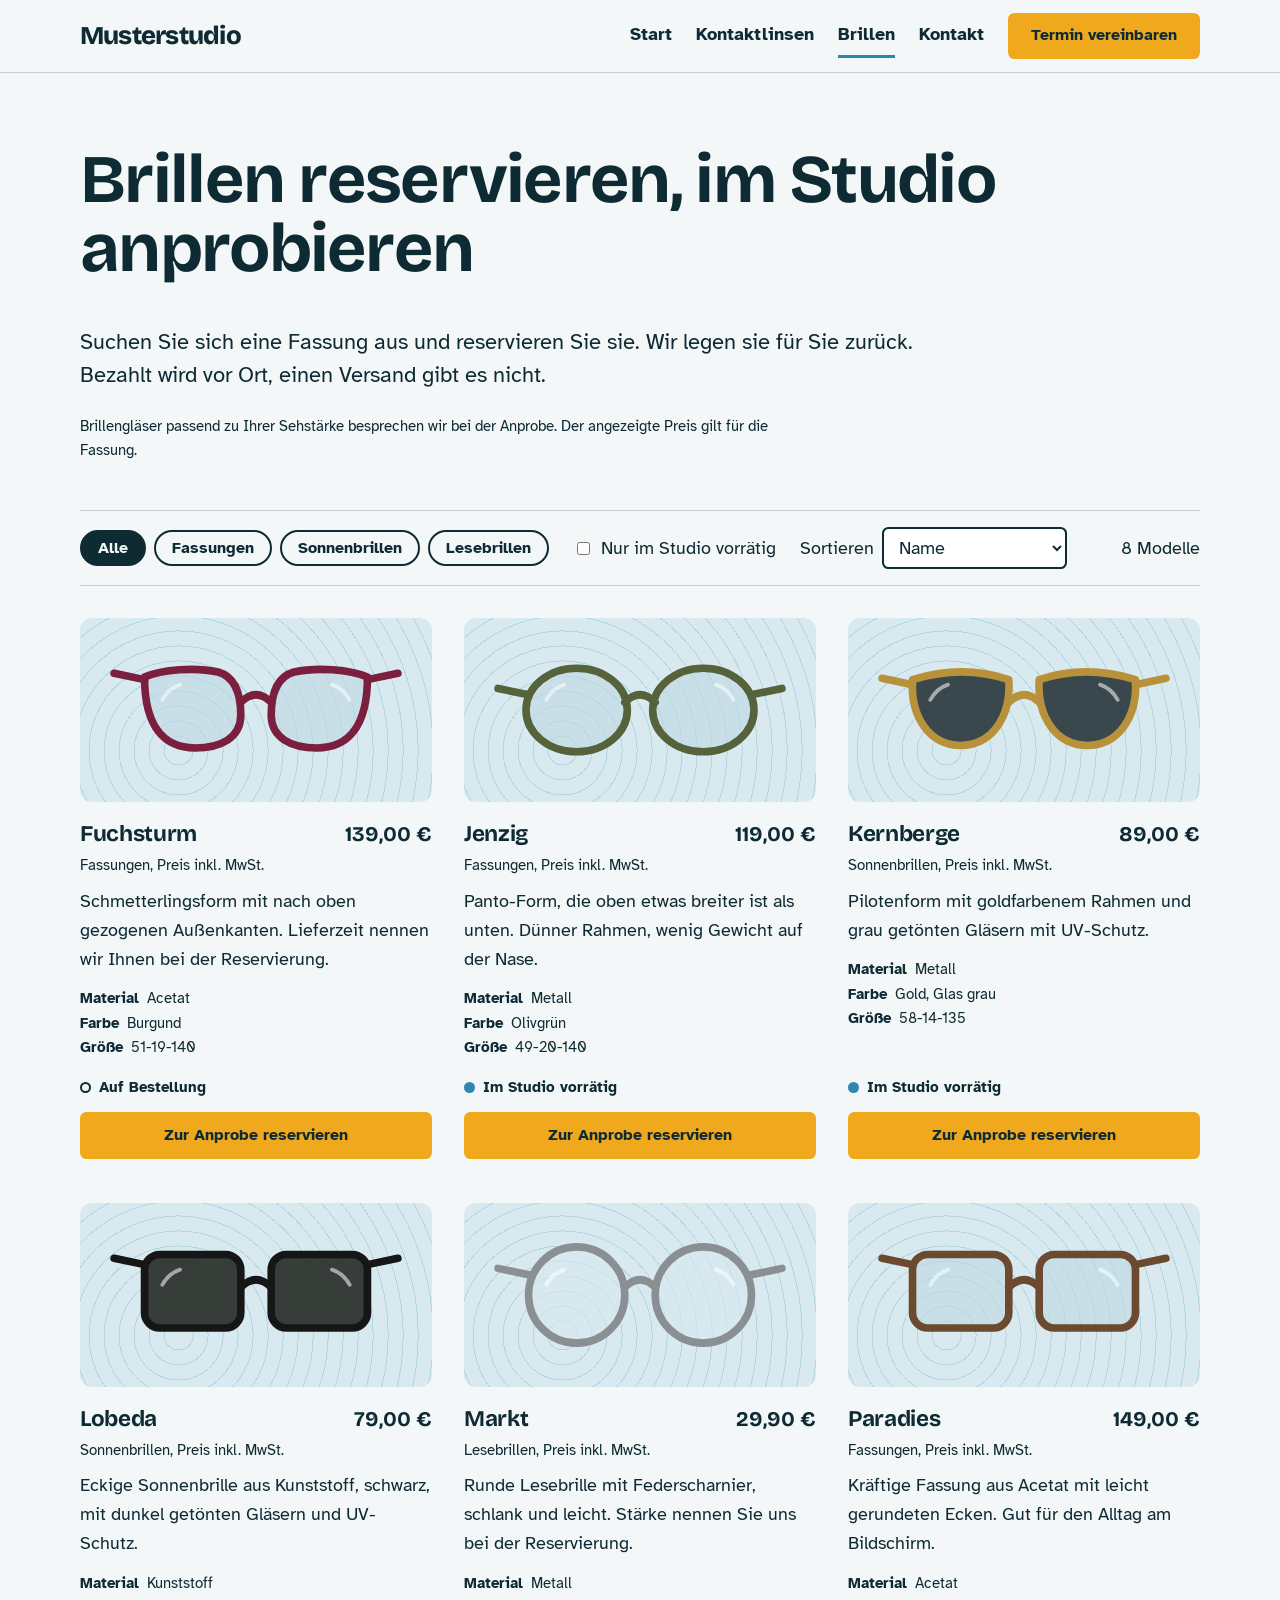
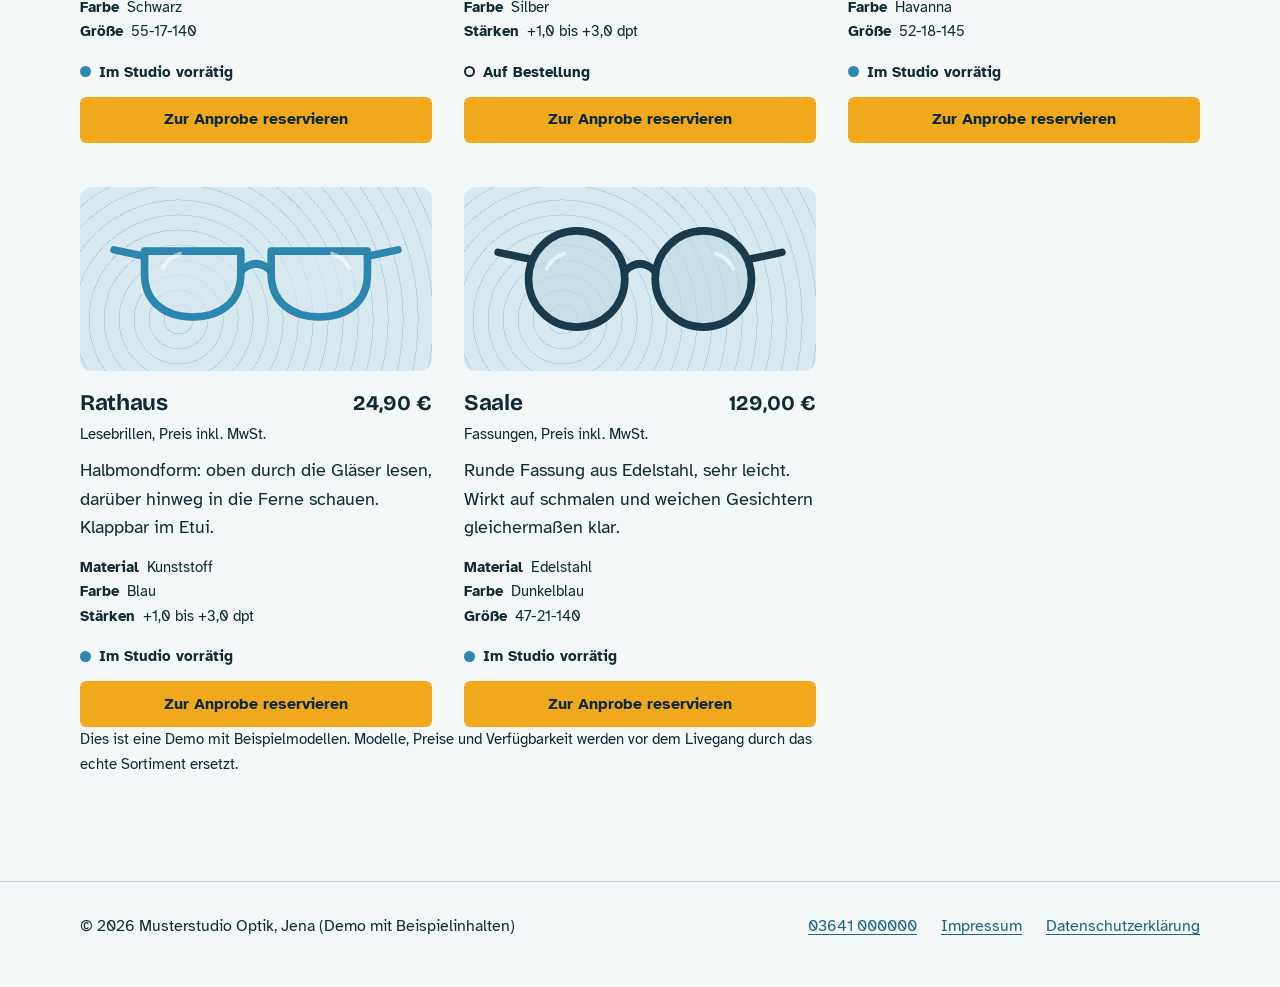
==== brillen.html @ 7eca5de6 "Add Musterstudio Optik demo site Static demo with a fictional studio: home, contact lenses page and " ====
<!doctype html>
<html lang="de">
<head>
  <meta charset="utf-8">
  <meta name="viewport" content="width=device-width, initial-scale=1">
  <title>Brillen in Jena reservieren und im Studio anprobieren | Musterstudio</title>
  <meta name="description" content="Fassungen, Sonnenbrillen und Lesebrillen online aussuchen, reservieren und bei Musterstudio in Jena anprobieren. Bezahlung vor Ort, kein Versand.">
  <meta name="robots" content="noindex">
  <link rel="preload" href="fonts/bricolage-grotesque-latin-wght-normal.woff2" as="font" type="font/woff2" crossorigin>
  <link rel="stylesheet" href="css/style.css">
</head>
<body>
  <a class="skip" href="#inhalt">Zum Inhalt springen</a>

  <header class="site-header">
    <div class="wrap bar">
      <a class="brand" href="index.html">Musterstudio</a>
      <nav class="nav" id="nav" aria-label="Hauptnavigation">
        <a href="index.html">Start</a>
        <a href="kontaktlinsen.html">Kontaktlinsen</a>
        <a href="brillen.html" aria-current="page">Brillen</a>
        <a href="index.html#kontakt">Kontakt</a>
      </nav>
      <a class="btn btn--primary" href="index.html#kontakt">Termin vereinbaren</a>
      <button class="nav-toggle" type="button" aria-expanded="false" aria-controls="nav">Menü</button>
    </div>
  </header>

  <main id="inhalt">
    <div class="wrap page-hero">
      <h1>Brillen reservieren, im Studio anprobieren</h1>
      <p class="lead">Suchen Sie sich eine Fassung aus und reservieren Sie sie. Wir legen sie für Sie zurück. Bezahlt wird vor Ort, einen Versand gibt es nicht.</p>
      <p class="note">Brillengläser passend zu Ihrer Sehstärke besprechen wir bei der Anprobe. Der angezeigte Preis gilt für die Fassung.</p>
    </div>

    <section class="wrap section" aria-label="Produkte">
      <div class="shop-tools">
        <div class="chips" role="group" aria-label="Kategorie">
          <button class="chip" type="button" data-category="Alle" aria-pressed="true">Alle</button>
          <button class="chip" type="button" data-category="Fassungen" aria-pressed="false">Fassungen</button>
          <button class="chip" type="button" data-category="Sonnenbrillen" aria-pressed="false">Sonnenbrillen</button>
          <button class="chip" type="button" data-category="Lesebrillen" aria-pressed="false">Lesebrillen</button>
        </div>
        <label><input type="checkbox" id="only-stock"> Nur im Studio vorrätig</label>
        <label>Sortieren
          <select id="sort">
            <option value="name">Name</option>
            <option value="price-asc">Preis aufsteigend</option>
            <option value="price-desc">Preis absteigend</option>
          </select>
        </label>
        <p class="shop-count" id="shop-count" aria-live="polite"></p>
      </div>

      <ul class="grid" id="product-list"></ul>

      <p class="note">Dies ist eine Demo mit Beispielmodellen. Modelle, Preise und Verfügbarkeit werden vor dem Livegang durch das echte Sortiment ersetzt.</p>
    </section>
  </main>

  <dialog id="reserve" aria-labelledby="reserve-title">
    <div class="dialog__body">
      <div class="dialog__head">
        <h2 id="reserve-title">Reservieren</h2>
        <button class="dialog__close" type="button" id="reserve-close">Schließen</button>
      </div>
      <p>Wir legen die Brille für Sie zurück und bestätigen die Reservierung. Bezahlt wird erst im Studio.</p>
      <form id="reserve-form" novalidate>
        <input type="hidden" name="product" id="reserve-product">
        <label class="field"><span>Name</span><input name="name" autocomplete="name" required></label>
        <label class="field"><span>Telefon oder E-Mail</span><input name="contact" autocomplete="email" required></label>
        <label class="field"><span>Wunschtag für die Anprobe (optional)</span><input name="day" placeholder="z. B. Donnerstagvormittag"></label>
        <label class="field"><span>Hinweis (optional)</span><textarea name="note" rows="3" placeholder="z. B. gewünschte Lesestärke"></textarea></label>
        <label class="check">
          <input type="checkbox" name="privacy" required>
          <span>Ich habe die <a href="#">Datenschutzerklärung</a> gelesen. Meine Angaben werden nur für diese Reservierung verwendet.</span>
        </label>
        <button class="btn btn--primary" type="submit">Reservierung per E-Mail senden</button>
        <p class="status" id="reserve-status" role="status"></p>
        <div id="reserve-fallback" hidden>
          <label class="field" for="reserve-text"><span>Vorbereitete Nachricht an kontakt@example.de</span>
            <textarea id="reserve-text" rows="8" readonly></textarea></label>
          <button class="btn" type="button" id="reserve-copy">Text kopieren</button>
        </div>
      </form>
    </div>
  </dialog>

  <footer class="site-footer">
    <div class="wrap">
      <p>© <span id="year">2026</span> Musterstudio Optik, Jena (Demo mit Beispielinhalten)</p>
      <ul>
        <li><a href="tel:+493641000000">03641 000000</a></li>
        <li><a href="#">Impressum</a></li>
        <li><a href="#">Datenschutzerklärung</a></li>
      </ul>
    </div>
  </footer>
  <script src="data/products.js"></script>
  <script src="js/common.js"></script>
  <script src="js/shop.js"></script>
</body>
</html>
---- css/style.css ----
/* Musterstudio demo – Design tokens
   Idee: Die Ringe der Hornhauttopographie (Keratometrie) sind das Leitmotiv.
   Schriften: Bricolage Grotesque (Überschriften), Atkinson Hyperlegible (Text,
   entwickelt für Menschen mit Sehschwäche – passt zum Low-Vision-Angebot). */

@font-face {
  font-family: "Bricolage Grotesque";
  src: url("../fonts/bricolage-grotesque-latin-wght-normal.woff2") format("woff2");
  font-weight: 200 800;
  font-style: normal;
  font-display: swap;
}
@font-face {
  font-family: "Atkinson Hyperlegible";
  src: url("../fonts/atkinson-hyperlegible-latin-400-normal.woff2") format("woff2");
  font-weight: 400;
  font-style: normal;
  font-display: swap;
}
@font-face {
  font-family: "Atkinson Hyperlegible";
  src: url("../fonts/atkinson-hyperlegible-latin-400-italic.woff2") format("woff2");
  font-weight: 400;
  font-style: italic;
  font-display: swap;
}
@font-face {
  font-family: "Atkinson Hyperlegible";
  src: url("../fonts/atkinson-hyperlegible-latin-700-normal.woff2") format("woff2");
  font-weight: 700;
  font-style: normal;
  font-display: swap;
}

:root {
  --paper: #f3f7f7;
  --ink: #0e2a33;
  --lens: #2c86ae;
  --lens-deep: #1b6483;
  --tear: #d8e9ef;
  --amber: #f0a81c;
  --amber-deep: #db950a;
  --line: rgba(14, 42, 51, 0.2);
  --display: "Bricolage Grotesque", system-ui, sans-serif;
  --body: "Atkinson Hyperlegible", system-ui, sans-serif;
  --gutter: clamp(1.25rem, 4vw, 2.5rem);
  --header-h: 4.5rem;
}

*,
*::before,
*::after {
  box-sizing: border-box;
}

html {
  scroll-behavior: smooth;
  scroll-padding-top: calc(var(--header-h) + 1rem);
  -webkit-text-size-adjust: 100%;
}

body {
  margin: 0;
  background: var(--paper);
  color: var(--ink);
  font: 400 1.125rem/1.6 var(--body);
}

img,
svg {
  max-width: 100%;
}

a {
  color: var(--lens-deep);
  text-underline-offset: 0.2em;
  text-decoration-thickness: 0.08em;
}
a:hover {
  color: var(--ink);
}

:focus-visible {
  outline: 3px solid var(--ink);
  outline-offset: 3px;
  border-radius: 2px;
}

.wrap {
  width: min(100% - 2 * var(--gutter), 70rem);
  margin-inline: auto;
}

.skip {
  position: absolute;
  left: 1rem;
  top: -4rem;
  background: var(--ink);
  color: var(--paper);
  padding: 0.6rem 1rem;
  z-index: 50;
}
.skip:focus {
  top: 1rem;
}

/* Typografie */
h1,
h2,
h3 {
  font-family: var(--display);
  font-weight: 700;
  letter-spacing: -0.015em;
  margin: 0 0 0.6em;
}
h1 {
  font-size: clamp(2.4rem, 6vw, 4.25rem);
  line-height: 1.02;
  letter-spacing: -0.025em;
}
h2 {
  font-size: clamp(1.7rem, 3.4vw, 2.4rem);
  line-height: 1.1;
}
h3 {
  font-size: 1.3rem;
  line-height: 1.2;
}
p {
  margin: 0 0 1em;
  max-width: 62ch;
}
.lead {
  font-size: clamp(1.2rem, 2vw, 1.4rem);
  line-height: 1.5;
}

/* Kopfzeile */
.site-header {
  position: sticky;
  top: 0;
  z-index: 20;
  background: var(--paper);
  border-bottom: 1px solid var(--line);
}
.bar {
  min-height: var(--header-h);
  display: flex;
  align-items: center;
  gap: 1.5rem;
}
.brand {
  font-family: var(--display);
  font-weight: 800;
  font-size: 1.6rem;
  letter-spacing: -0.03em;
  color: var(--ink);
  text-decoration: none;
  margin-right: auto;
}
.nav {
  display: flex;
  gap: 1.5rem;
}
.nav a {
  color: var(--ink);
  text-decoration: none;
  font-weight: 700;
  padding-block: 0.4rem;
  border-bottom: 3px solid transparent;
}
.nav a:hover,
.nav a[aria-current="page"] {
  border-bottom-color: var(--lens);
}
.nav-toggle {
  display: none;
  font: inherit;
  font-weight: 700;
  background: transparent;
  color: var(--ink);
  border: 2px solid var(--ink);
  border-radius: 0.4rem;
  padding: 0.35rem 0.9rem;
  cursor: pointer;
}

/* Schaltflächen */
.btn {
  display: inline-flex;
  align-items: center;
  justify-content: center;
  min-height: 2.9rem;
  padding: 0.55rem 1.3rem;
  border: 2px solid var(--ink);
  border-radius: 0.4rem;
  font: 700 1rem/1.2 var(--body);
  text-decoration: none;
  color: var(--ink);
  background: transparent;
  cursor: pointer;
}
.btn:hover {
  background: var(--ink);
  color: var(--paper);
}
.btn--primary {
  background: var(--amber);
  border-color: var(--amber);
}
.btn--primary:hover {
  background: var(--amber-deep);
  border-color: var(--amber-deep);
  color: var(--ink);
}

/* Abschnitte */
.section {
  padding-block: clamp(3rem, 7vw, 6rem);
}
.section--tint {
  background: var(--tear);
}
.section__head {
  margin-bottom: 2.5rem;
}

/* Hero mit Hornhaut-Ringen */
.hero {
  position: relative;
  overflow: hidden;
  padding-block: clamp(3.5rem, 9vw, 7.5rem);
}
.hero__copy {
  position: relative;
  z-index: 1;
  max-width: 36rem;
}
.hero__actions {
  display: flex;
  flex-wrap: wrap;
  align-items: center;
  gap: 1rem 1.75rem;
  margin-top: 2rem;
}
.hero__rings {
  position: absolute;
  z-index: 0;
  right: -8%;
  top: 50%;
  width: min(64vw, 640px);
  height: auto;
  transform: translateY(-50%);
}
.ring {
  fill: none;
  stroke-linecap: round;
  stroke-dasharray: 1;
  stroke-dashoffset: 1;
  animation: draw 1.8s cubic-bezier(0.2, 0.7, 0.2, 1) forwards;
  animation-delay: calc(var(--i) * 80ms);
}
@keyframes draw {
  to {
    stroke-dashoffset: 0;
  }
}
@media (prefers-reduced-motion: reduce) {
  .ring {
    animation: none;
    stroke-dashoffset: 0;
  }
}

.page-hero {
  padding-block: clamp(2.5rem, 6vw, 4.5rem) 0;
}
.page-hero + .section {
  padding-top: 2rem;
}

/* Leistungsübersicht als Register */
.index {
  list-style: none;
  margin: 0;
  padding: 0;
  border-bottom: 1px solid var(--line);
}
.index__item {
  display: grid;
  grid-template-columns: minmax(0, 17rem) 1fr;
  gap: 0.4rem 2rem;
  padding-block: 1.3rem;
  border-top: 1px solid var(--line);
}
.index__name {
  font-family: var(--display);
  font-weight: 700;
  font-size: 1.5rem;
  line-height: 1.15;
  color: var(--ink);
  text-decoration-color: var(--lens);
}
.index__text {
  margin: 0;
}

/* Ablauf – eine echte Reihenfolge */
.steps {
  list-style: none;
  margin: 0;
  padding: 0;
  display: grid;
  grid-template-columns: repeat(auto-fit, minmax(14rem, 1fr));
  gap: 2rem;
  counter-reset: step;
}
.steps li::before {
  counter-increment: step;
  content: counter(step);
  display: block;
  font-family: var(--display);
  font-weight: 800;
  font-size: 3.5rem;
  line-height: 1;
  color: var(--lens);
  margin-bottom: 0.5rem;
}
.steps h3 {
  margin-bottom: 0.3em;
}
.steps p {
  margin: 0;
}

/* Seite Kontaktlinsen: Sprungmenü + Inhalt */
.doc {
  display: grid;
  grid-template-columns: 14rem minmax(0, 1fr);
  gap: 3rem;
  align-items: start;
}
.jump {
  position: sticky;
  top: calc(var(--header-h) + 1.5rem);
  display: flex;
  flex-direction: column;
  gap: 0.2rem;
  border-left: 2px solid var(--line);
}
.jump a {
  padding: 0.4rem 0 0.4rem 1rem;
  margin-left: -2px;
  border-left: 2px solid transparent;
  color: var(--ink);
  text-decoration: none;
  font-weight: 700;
  font-size: 1rem;
}
.jump a:hover {
  border-left-color: var(--lens);
}
.topic {
  padding-bottom: 3.5rem;
  margin-bottom: 3.5rem;
  border-bottom: 1px solid var(--line);
}
.topic:last-of-type {
  border-bottom: 0;
}
.facts {
  margin: 1.5rem 0;
  max-width: 40rem;
  border-top: 1px solid var(--line);
}
.facts div {
  display: grid;
  grid-template-columns: 9rem 1fr;
  gap: 1rem;
  padding-block: 0.7rem;
  border-bottom: 1px solid var(--line);
}
.facts dt {
  font-weight: 700;
}
.facts dd {
  margin: 0;
}

/* FAQ */
.faq details {
  border-top: 1px solid var(--line);
  padding-block: 1rem;
  max-width: 46rem;
}
.faq details:last-child {
  border-bottom: 1px solid var(--line);
}
.faq summary {
  cursor: pointer;
  font-family: var(--display);
  font-weight: 700;
  font-size: 1.2rem;
}
.faq details p {
  margin: 0.8rem 0 0;
}

/* Kontaktband */
.contact {
  background: var(--ink);
  color: var(--paper);
}
.contact a {
  color: var(--paper);
}
.contact a:hover {
  color: var(--amber);
}
.contact .btn--primary {
  color: var(--ink);
}
.contact__grid {
  display: grid;
  grid-template-columns: 1fr 1fr;
  gap: 3rem;
  align-items: start;
}
.contact dl {
  margin: 0;
  display: grid;
  gap: 1.1rem;
}
.contact dt {
  font-weight: 700;
}
.contact dd {
  margin: 0;
}

.site-footer {
  padding-block: 2rem;
  font-size: 1rem;
  border-top: 1px solid var(--line);
}
.site-footer .wrap {
  display: flex;
  flex-wrap: wrap;
  gap: 0.75rem 2rem;
  justify-content: space-between;
}
.site-footer ul {
  display: flex;
  gap: 1.5rem;
  list-style: none;
  margin: 0;
  padding: 0;
}

/* Shop */
.shop-tools {
  display: flex;
  flex-wrap: wrap;
  align-items: center;
  gap: 1rem 1.5rem;
  padding-block: 1rem;
  border-block: 1px solid var(--line);
  margin-bottom: 2rem;
}
.chips {
  display: flex;
  flex-wrap: wrap;
  gap: 0.5rem;
}
.chip {
  font: 700 1rem/1.2 var(--body);
  color: var(--ink);
  background: transparent;
  border: 2px solid var(--ink);
  border-radius: 2rem;
  padding: 0.4rem 1rem;
  cursor: pointer;
}
.chip[aria-pressed="true"] {
  background: var(--ink);
  color: var(--paper);
}
.shop-tools label {
  display: inline-flex;
  align-items: center;
  gap: 0.5rem;
}
.shop-tools select,
.field input,
.field textarea {
  font: inherit;
  color: var(--ink);
  background: #fff;
  border: 2px solid var(--ink);
  border-radius: 0.4rem;
  padding: 0.45rem 0.7rem;
}
.shop-count {
  margin-left: auto;
  margin-bottom: 0;
}

.grid {
  list-style: none;
  margin: 0;
  padding: 0;
  display: grid;
  grid-template-columns: repeat(auto-fill, minmax(16.5rem, 1fr));
  gap: 2.75rem 2rem;
}
.product {
  display: flex;
  flex-direction: column;
}
.product__art {
  aspect-ratio: 2 / 1;
  display: grid;
  place-items: center;
  padding: 1rem 1.5rem;
  border-radius: 0.75rem;
  background:
    repeating-radial-gradient(circle at 28% 72%, transparent 0 14px, rgba(44, 134, 174, 0.2) 14px 15px),
    var(--tear);
}
.product__art svg {
  width: 100%;
  height: auto;
  max-height: 100%;
}
.product__head {
  display: flex;
  justify-content: space-between;
  align-items: baseline;
  gap: 1rem;
  margin-top: 1rem;
}
.product__name {
  margin: 0;
  font-size: 1.4rem;
}
.product__price {
  font-family: var(--display);
  font-weight: 700;
  font-size: 1.3rem;
  white-space: nowrap;
}
.product__cat {
  margin: 0.1rem 0 0.6rem;
  font-size: 0.95rem;
}
.product__desc {
  margin-bottom: 0.8rem;
}
.product__specs {
  margin: 0 0 1rem;
  font-size: 0.95rem;
}
.product__specs div {
  display: flex;
  gap: 0.5rem;
}
.product__specs dt {
  font-weight: 700;
}
.product__specs dd {
  margin: 0;
}
.stock {
  display: flex;
  align-items: center;
  gap: 0.5rem;
  margin: auto 0 0.8rem;
  font-weight: 700;
  font-size: 0.95rem;
}
.stock::before {
  content: "";
  width: 0.7rem;
  height: 0.7rem;
  border-radius: 50%;
  background: var(--lens);
}
.stock--order::before {
  background: transparent;
  border: 2px solid var(--ink);
}
.note {
  font-size: 0.95rem;
  max-width: 46rem;
}

/* Reservierungsdialog */
dialog {
  width: min(34rem, calc(100% - 2rem));
  padding: 0;
  border: 0;
  border-radius: 0.75rem;
  background: var(--paper);
  color: var(--ink);
}
dialog::backdrop {
  background: rgba(14, 42, 51, 0.65);
}
.dialog__body {
  padding: 1.75rem;
}
.dialog__head {
  display: flex;
  justify-content: space-between;
  align-items: start;
  gap: 1rem;
}
.dialog__close {
  font: 700 1rem/1 var(--body);
  background: transparent;
  color: var(--ink);
  border: 2px solid var(--ink);
  border-radius: 0.4rem;
  padding: 0.45rem 0.8rem;
  cursor: pointer;
}
.field {
  display: block;
  margin-bottom: 1rem;
}
.field span {
  display: block;
  font-weight: 700;
  margin-bottom: 0.25rem;
}
.field input,
.field textarea {
  width: 100%;
}
.check {
  display: flex;
  gap: 0.6rem;
  align-items: start;
  margin-bottom: 1.25rem;
  font-size: 1rem;
}
.check input {
  width: 1.3rem;
  height: 1.3rem;
  margin-top: 0.2rem;
  flex: none;
}
.status {
  margin-top: 1rem;
  font-weight: 700;
}

/* Responsive */
@media (max-width: 52rem) {
  .doc {
    grid-template-columns: 1fr;
    gap: 1.5rem;
  }
  .jump {
    position: static;
    flex-direction: row;
    flex-wrap: wrap;
    gap: 0.5rem;
    border-left: 0;
  }
  .jump a {
    margin: 0;
    padding: 0.35rem 0.9rem;
    border: 2px solid var(--ink);
    border-radius: 2rem;
  }
  .contact__grid {
    grid-template-columns: 1fr;
    gap: 2rem;
  }
}
@media (max-width: 46rem) {
  .nav-toggle {
    display: inline-block;
  }
  .bar .btn {
    display: none;
  }
  .nav {
    display: none;
    position: absolute;
    left: 0;
    right: 0;
    top: var(--header-h);
    flex-direction: column;
    gap: 0;
    padding: 0.5rem var(--gutter) 1rem;
    background: var(--paper);
    border-bottom: 1px solid var(--line);
  }
  .nav.is-open {
    display: flex;
  }
  .nav a {
    padding-block: 0.8rem;
    border-bottom: 1px solid var(--line);
  }
  .index__item {
    grid-template-columns: 1fr;
  }
  .hero__rings {
    right: -45%;
    width: 130vw;
    opacity: 0.35;
  }
  .facts div {
    grid-template-columns: 1fr;
    gap: 0.1rem;
  }
  .shop-count {
    margin-left: 0;
  }
}
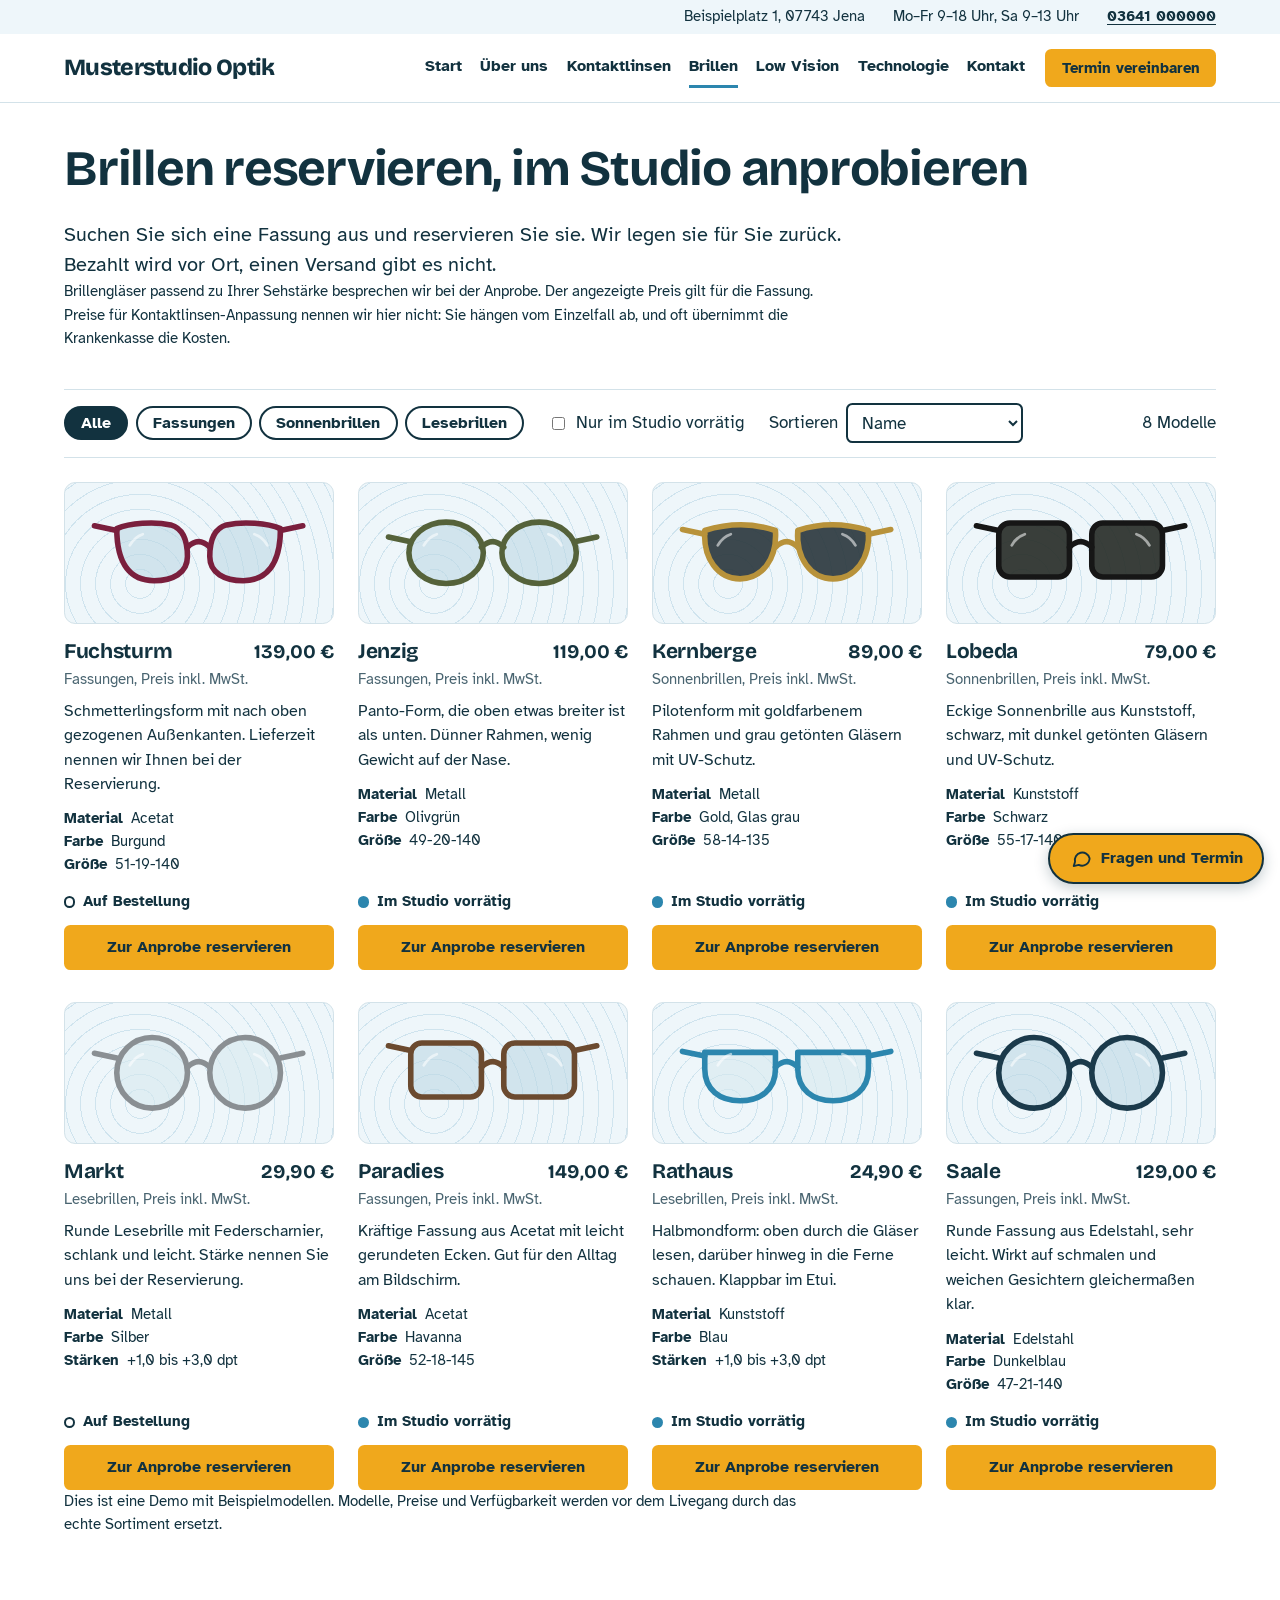
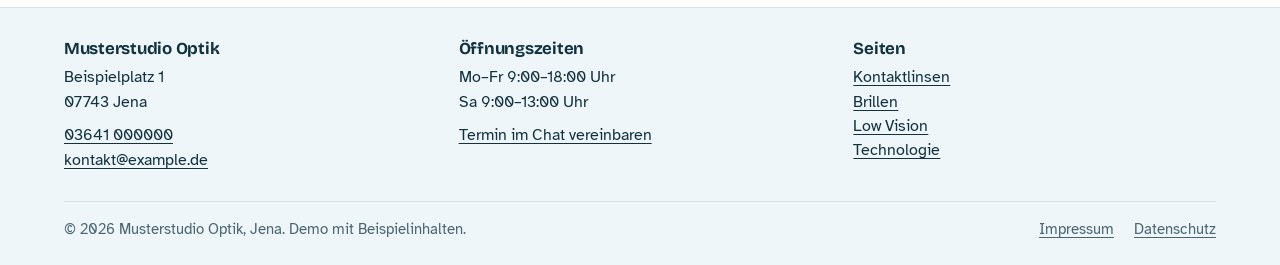
==== commit 5ffd640b: "Version 2: lighter design, carousel, more pages, chat assistant with appointment request Co-Authored" ====
--- a/brillen.html
+++ b/brillen.html
@@ -3,36 +3,47 @@
 <head>
   <meta charset="utf-8">
   <meta name="viewport" content="width=device-width, initial-scale=1">
-  <title>Brillen in Jena reservieren und im Studio anprobieren | Musterstudio</title>
-  <meta name="description" content="Fassungen, Sonnenbrillen und Lesebrillen online aussuchen, reservieren und bei Musterstudio in Jena anprobieren. Bezahlung vor Ort, kein Versand.">
+  <title>Brillen in Jena reservieren und anprobieren | Musterstudio Optik</title>
+  <meta name="description" content="Fassungen, Sonnenbrillen und Lesebrillen aussuchen, reservieren und im Musterstudio Optik in Jena anprobieren. Bezahlung vor Ort, kein Versand.">
   <meta name="robots" content="noindex">
   <link rel="preload" href="fonts/bricolage-grotesque-latin-wght-normal.woff2" as="font" type="font/woff2" crossorigin>
+  <link rel="icon" href="img/favicon.svg" type="image/svg+xml">
   <link rel="stylesheet" href="css/style.css">
 </head>
 <body>
   <a class="skip" href="#inhalt">Zum Inhalt springen</a>
 
   <header class="site-header">
+    <div class="topbar">
+      <div class="wrap topbar__in">
+        <span>Beispielplatz 1, 07743 Jena</span>
+        <span>Mo–Fr 9–18 Uhr, Sa 9–13 Uhr</span>
+        <a href="tel:+493641000000">03641 000000</a>
+      </div>
+    </div>
     <div class="wrap bar">
-      <a class="brand" href="index.html">Musterstudio</a>
+      <a class="brand" href="index.html">Musterstudio Optik</a>
       <nav class="nav" id="nav" aria-label="Hauptnavigation">
         <a href="index.html">Start</a>
+        <a href="ueber-uns.html">Über uns</a>
         <a href="kontaktlinsen.html">Kontaktlinsen</a>
         <a href="brillen.html" aria-current="page">Brillen</a>
-        <a href="index.html#kontakt">Kontakt</a>
+        <a href="low-vision.html">Low Vision</a>
+        <a href="technologie.html">Technologie</a>
+        <a href="kontakt.html">Kontakt</a>
       </nav>
-      <a class="btn btn--primary" href="index.html#kontakt">Termin vereinbaren</a>
+      <a class="btn btn--primary btn--small" href="kontakt.html#termin" data-chat="termin">Termin vereinbaren</a>
       <button class="nav-toggle" type="button" aria-expanded="false" aria-controls="nav">Menü</button>
     </div>
   </header>
 
   <main id="inhalt">
+
     <div class="wrap page-hero">
       <h1>Brillen reservieren, im Studio anprobieren</h1>
       <p class="lead">Suchen Sie sich eine Fassung aus und reservieren Sie sie. Wir legen sie für Sie zurück. Bezahlt wird vor Ort, einen Versand gibt es nicht.</p>
-      <p class="note">Brillengläser passend zu Ihrer Sehstärke besprechen wir bei der Anprobe. Der angezeigte Preis gilt für die Fassung.</p>
+      <p class="note">Brillengläser passend zu Ihrer Sehstärke besprechen wir bei der Anprobe. Der angezeigte Preis gilt für die Fassung. Preise für Kontaktlinsen-Anpassung nennen wir hier nicht: Sie hängen vom Einzelfall ab, und oft übernimmt die Krankenkasse die Kosten.</p>
     </div>
-
     <section class="wrap section" aria-label="Produkte">
       <div class="shop-tools">
         <div class="chips" role="group" aria-label="Kategorie">
@@ -56,9 +67,7 @@
 
       <p class="note">Dies ist eine Demo mit Beispielmodellen. Modelle, Preise und Verfügbarkeit werden vor dem Livegang durch das echte Sortiment ersetzt.</p>
     </section>
-  </main>
-
-  <dialog id="reserve" aria-labelledby="reserve-title">
+    <dialog id="reserve" aria-labelledby="reserve-title">
     <div class="dialog__body">
       <div class="dialog__head">
         <h2 id="reserve-title">Reservieren</h2>
@@ -85,19 +94,42 @@
       </form>
     </div>
   </dialog>
+  </main>
 
   <footer class="site-footer">
-    <div class="wrap">
-      <p>© <span id="year">2026</span> Musterstudio Optik, Jena (Demo mit Beispielinhalten)</p>
+    <div class="wrap foot">
+      <div>
+        <h2>Musterstudio Optik</h2>
+        <p>Beispielplatz 1<br>07743 Jena</p>
+        <p><a href="tel:+493641000000">03641 000000</a><br><a href="mailto:kontakt@example.de">kontakt@example.de</a></p>
+      </div>
+      <div>
+        <h2>Öffnungszeiten</h2>
+        <p>Mo–Fr 9:00–18:00 Uhr<br>Sa 9:00–13:00 Uhr</p>
+        <p><a href="kontakt.html#termin" data-chat="termin">Termin im Chat vereinbaren</a></p>
+      </div>
+      <div>
+        <h2>Seiten</h2>
+        <ul>
+          <li><a href="kontaktlinsen.html">Kontaktlinsen</a></li>
+          <li><a href="brillen.html">Brillen</a></li>
+          <li><a href="low-vision.html">Low Vision</a></li>
+          <li><a href="technologie.html">Technologie</a></li>
+        </ul>
+      </div>
+    </div>
+    <div class="wrap foot__legal">
+      <p>© <span id="year">2026</span> Musterstudio Optik, Jena. Demo mit Beispielinhalten.</p>
       <ul>
-        <li><a href="tel:+493641000000">03641 000000</a></li>
-        <li><a href="#">Impressum</a></li>
-        <li><a href="#">Datenschutzerklärung</a></li>
+        <li><a href="kontakt.html#rechtliches">Impressum</a></li>
+        <li><a href="kontakt.html#rechtliches">Datenschutz</a></li>
       </ul>
     </div>
   </footer>
   <script src="data/products.js"></script>
   <script src="js/common.js"></script>
+  <script src="js/glasses.js"></script>
   <script src="js/shop.js"></script>
+  <script src="js/chat.js"></script>
 </body>
 </html>
--- a/css/style.css
+++ b/css/style.css
@@ -1,7 +1,7 @@
-/* Musterstudio demo – Design tokens
-   Idee: Die Ringe der Hornhauttopographie (Keratometrie) sind das Leitmotiv.
+/* Musterstudio Optik – Demo v2
+   Hell, dicht, bildorientiert. Leitmotiv: die Ringe der Hornhauttopographie.
    Schriften: Bricolage Grotesque (Überschriften), Atkinson Hyperlegible (Text,
-   entwickelt für Menschen mit Sehschwäche – passt zum Low-Vision-Angebot). */
+   entwickelt für Menschen mit Sehschwäche, passt zum Low-Vision-Angebot). */
 
 @font-face {
   font-family: "Bricolage Grotesque";
@@ -33,18 +33,21 @@
 }
 
 :root {
-  --paper: #f3f7f7;
-  --ink: #0e2a33;
+  --bg: #ffffff;
+  --soft: #eef6fa;
+  --softer: #f7fbfd;
+  --ink: #12323f;
+  --muted: #4a6571;
   --lens: #2c86ae;
   --lens-deep: #1b6483;
   --tear: #d8e9ef;
   --amber: #f0a81c;
   --amber-deep: #db950a;
-  --line: rgba(14, 42, 51, 0.2);
+  --line: #d3e2e9;
   --display: "Bricolage Grotesque", system-ui, sans-serif;
   --body: "Atkinson Hyperlegible", system-ui, sans-serif;
-  --gutter: clamp(1.25rem, 4vw, 2.5rem);
-  --header-h: 4.5rem;
+  --gutter: clamp(1rem, 3.5vw, 2rem);
+  --header-h: 6.4rem;
 }
 
 *,
@@ -52,25 +55,25 @@
 *::after {
   box-sizing: border-box;
 }
-
 html {
   scroll-behavior: smooth;
   scroll-padding-top: calc(var(--header-h) + 1rem);
   -webkit-text-size-adjust: 100%;
 }
-
 body {
   margin: 0;
-  background: var(--paper);
-  color: var(--ink);
-  font: 400 1.125rem/1.6 var(--body);
-}
-
+  background: var(--bg);
+  color: var(--ink);
+  font: 400 1.0625rem/1.55 var(--body);
+}
 img,
 svg {
   max-width: 100%;
 }
-
+img {
+  height: auto;
+  display: block;
+}
 a {
   color: var(--lens-deep);
   text-underline-offset: 0.2em;
@@ -79,93 +82,111 @@
 a:hover {
   color: var(--ink);
 }
-
 :focus-visible {
   outline: 3px solid var(--ink);
   outline-offset: 3px;
   border-radius: 2px;
 }
-
 .wrap {
-  width: min(100% - 2 * var(--gutter), 70rem);
+  width: min(100% - 2 * var(--gutter), 72rem);
   margin-inline: auto;
 }
-
 .skip {
   position: absolute;
   left: 1rem;
   top: -4rem;
   background: var(--ink);
-  color: var(--paper);
+  color: #fff;
   padding: 0.6rem 1rem;
-  z-index: 50;
+  z-index: 60;
 }
 .skip:focus {
   top: 1rem;
 }
 
-/* Typografie */
 h1,
 h2,
 h3 {
   font-family: var(--display);
   font-weight: 700;
   letter-spacing: -0.015em;
-  margin: 0 0 0.6em;
+  margin: 0 0 0.5em;
+  text-wrap: balance;
 }
 h1 {
-  font-size: clamp(2.4rem, 6vw, 4.25rem);
-  line-height: 1.02;
+  font-size: clamp(2rem, 4.6vw, 3.1rem);
+  line-height: 1.05;
   letter-spacing: -0.025em;
 }
 h2 {
-  font-size: clamp(1.7rem, 3.4vw, 2.4rem);
-  line-height: 1.1;
+  font-size: clamp(1.45rem, 2.8vw, 2rem);
+  line-height: 1.12;
 }
 h3 {
-  font-size: 1.3rem;
+  font-size: 1.15rem;
   line-height: 1.2;
 }
 p {
-  margin: 0 0 1em;
-  max-width: 62ch;
+  margin: 0 0 0.9em;
+  max-width: 64ch;
 }
 .lead {
-  font-size: clamp(1.2rem, 2vw, 1.4rem);
+  font-size: clamp(1.1rem, 1.8vw, 1.25rem);
   line-height: 1.5;
+}
+.muted {
+  color: var(--muted);
 }
 
 /* Kopfzeile */
 .site-header {
   position: sticky;
   top: 0;
-  z-index: 20;
-  background: var(--paper);
+  z-index: 30;
+  background: var(--bg);
   border-bottom: 1px solid var(--line);
 }
+.topbar {
+  background: var(--soft);
+  font-size: 0.92rem;
+}
+.topbar__in {
+  display: flex;
+  justify-content: flex-end;
+  flex-wrap: wrap;
+  gap: 0.2rem 1.75rem;
+  min-height: 2.1rem;
+  align-items: center;
+}
+.topbar a {
+  color: var(--ink);
+  font-weight: 700;
+}
 .bar {
-  min-height: var(--header-h);
+  min-height: 4.3rem;
   display: flex;
   align-items: center;
-  gap: 1.5rem;
+  gap: 1.25rem;
 }
 .brand {
   font-family: var(--display);
   font-weight: 800;
-  font-size: 1.6rem;
+  font-size: 1.45rem;
   letter-spacing: -0.03em;
   color: var(--ink);
   text-decoration: none;
   margin-right: auto;
+  white-space: nowrap;
 }
 .nav {
   display: flex;
-  gap: 1.5rem;
+  gap: 1.15rem;
 }
 .nav a {
   color: var(--ink);
   text-decoration: none;
   font-weight: 700;
+  font-size: 0.98rem;
   padding-block: 0.4rem;
   border-bottom: 3px solid transparent;
 }
@@ -181,7 +202,7 @@
   color: var(--ink);
   border: 2px solid var(--ink);
   border-radius: 0.4rem;
-  padding: 0.35rem 0.9rem;
+  padding: 0.3rem 0.85rem;
   cursor: pointer;
 }
 
@@ -190,8 +211,8 @@
   display: inline-flex;
   align-items: center;
   justify-content: center;
-  min-height: 2.9rem;
-  padding: 0.55rem 1.3rem;
+  min-height: 2.8rem;
+  padding: 0.5rem 1.2rem;
   border: 2px solid var(--ink);
   border-radius: 0.4rem;
   font: 700 1rem/1.2 var(--body);
@@ -199,10 +220,11 @@
   color: var(--ink);
   background: transparent;
   cursor: pointer;
+  text-align: center;
 }
 .btn:hover {
   background: var(--ink);
-  color: var(--paper);
+  color: #fff;
 }
 .btn--primary {
   background: var(--amber);
@@ -213,171 +235,316 @@
   border-color: var(--amber-deep);
   color: var(--ink);
 }
+.btn--small {
+  min-height: 2.4rem;
+  padding: 0.35rem 0.9rem;
+  font-size: 0.95rem;
+}
+.actions {
+  display: flex;
+  flex-wrap: wrap;
+  gap: 0.75rem 1rem;
+  align-items: center;
+}
 
 /* Abschnitte */
 .section {
-  padding-block: clamp(3rem, 7vw, 6rem);
-}
-.section--tint {
-  background: var(--tear);
+  padding-block: clamp(2rem, 4.5vw, 3.5rem);
+}
+.section--soft {
+  background: var(--soft);
 }
 .section__head {
-  margin-bottom: 2.5rem;
-}
-
-/* Hero mit Hornhaut-Ringen */
-.hero {
-  position: relative;
+  margin-bottom: 1.5rem;
+}
+.section__head p {
+  margin-bottom: 0;
+}
+
+/* Karussell */
+.carousel {
+  background: linear-gradient(120deg, #e1f0f7, #f9fcfd);
+  border-bottom: 1px solid var(--line);
+}
+.slides {
+  display: flex;
+  overflow-x: auto;
+  scroll-snap-type: x mandatory;
+  scrollbar-width: none;
+  list-style: none;
+  margin: 0;
+  padding: 0;
+}
+.slides::-webkit-scrollbar {
+  display: none;
+}
+.slide {
+  flex: 0 0 100%;
+  scroll-snap-align: start;
+}
+.slide__in {
+  display: grid;
+  grid-template-columns: 1fr minmax(0, 28rem);
+  gap: 2rem;
+  align-items: center;
+  padding-block: 1.75rem 1rem;
+}
+.slide__art img {
+  width: 100%;
+  border-radius: 0.8rem;
+  border: 1px solid var(--line);
+}
+.slide__tag {
+  margin: 0 0 0.4rem;
+  font-weight: 700;
+  color: var(--lens-deep);
+}
+.slide h1,
+.slide h2 {
+  font-size: clamp(1.7rem, 3.6vw, 2.5rem);
+  line-height: 1.08;
+}
+.carousel__ctrl {
+  display: flex;
+  align-items: center;
+  gap: 0.75rem;
+  padding-bottom: 1.25rem;
+}
+.cbtn {
+  width: 2.6rem;
+  height: 2.6rem;
+  display: grid;
+  place-items: center;
+  font: 700 1.1rem/1 var(--body);
+  color: var(--ink);
+  background: #fff;
+  border: 2px solid var(--ink);
+  border-radius: 50%;
+  cursor: pointer;
+}
+.cbtn:hover {
+  background: var(--ink);
+  color: #fff;
+}
+.dots {
+  display: flex;
+  gap: 0.35rem;
+  margin-inline: auto 0;
+  margin-right: auto;
+}
+.dot {
+  width: 2.1rem;
+  height: 2.1rem;
+  padding: 0;
+  display: grid;
+  place-items: center;
+  background: transparent;
+  border: 0;
+  cursor: pointer;
+}
+.dot::before {
+  content: "";
+  width: 0.8rem;
+  height: 0.8rem;
+  border-radius: 50%;
+  border: 2px solid var(--ink);
+  background: transparent;
+}
+.dot[aria-current="true"]::before {
+  background: var(--ink);
+}
+
+/* Infoleiste */
+.strip {
+  display: grid;
+  grid-template-columns: repeat(auto-fit, minmax(13rem, 1fr));
+  border-bottom: 1px solid var(--line);
+}
+.strip > * {
+  padding: 0.9rem 1.1rem;
+  border-left: 1px solid var(--line);
+}
+.strip > *:first-child {
+  border-left: 0;
+}
+.strip dt {
+  font-weight: 700;
+  font-size: 0.92rem;
+  color: var(--muted);
+}
+.strip dd {
+  margin: 0;
+  font-weight: 700;
+}
+.strip a {
+  color: var(--ink);
+}
+
+/* Karten */
+.cards {
+  list-style: none;
+  margin: 0;
+  padding: 0;
+  display: grid;
+  grid-template-columns: repeat(auto-fit, minmax(15rem, 1fr));
+  gap: 1.25rem;
+}
+.card {
+  display: flex;
+  flex-direction: column;
+  background: #fff;
+  border: 1px solid var(--line);
+  border-radius: 0.6rem;
   overflow: hidden;
-  padding-block: clamp(3.5rem, 9vw, 7.5rem);
-}
-.hero__copy {
-  position: relative;
-  z-index: 1;
-  max-width: 36rem;
-}
-.hero__actions {
-  display: flex;
-  flex-wrap: wrap;
-  align-items: center;
-  gap: 1rem 1.75rem;
-  margin-top: 2rem;
-}
-.hero__rings {
-  position: absolute;
-  z-index: 0;
-  right: -8%;
-  top: 50%;
-  width: min(64vw, 640px);
-  height: auto;
-  transform: translateY(-50%);
-}
-.ring {
-  fill: none;
-  stroke-linecap: round;
-  stroke-dasharray: 1;
-  stroke-dashoffset: 1;
-  animation: draw 1.8s cubic-bezier(0.2, 0.7, 0.2, 1) forwards;
-  animation-delay: calc(var(--i) * 80ms);
-}
-@keyframes draw {
-  to {
-    stroke-dashoffset: 0;
-  }
-}
-@media (prefers-reduced-motion: reduce) {
-  .ring {
-    animation: none;
-    stroke-dashoffset: 0;
-  }
-}
-
-.page-hero {
-  padding-block: clamp(2.5rem, 6vw, 4.5rem) 0;
-}
-.page-hero + .section {
-  padding-top: 2rem;
-}
-
-/* Leistungsübersicht als Register */
-.index {
-  list-style: none;
-  margin: 0;
-  padding: 0;
-  border-bottom: 1px solid var(--line);
-}
-.index__item {
-  display: grid;
-  grid-template-columns: minmax(0, 17rem) 1fr;
-  gap: 0.4rem 2rem;
-  padding-block: 1.3rem;
-  border-top: 1px solid var(--line);
-}
-.index__name {
-  font-family: var(--display);
-  font-weight: 700;
-  font-size: 1.5rem;
-  line-height: 1.15;
+}
+.card img {
+  width: 100%;
+  aspect-ratio: 3 / 2;
+  object-fit: cover;
+}
+.card__body {
+  display: flex;
+  flex-direction: column;
+  flex: 1;
+  padding: 0.9rem 1rem 1.1rem;
+}
+.card__body h3 {
+  margin-bottom: 0.3em;
+}
+.card__body p {
+  margin-bottom: 0.7em;
+  font-size: 0.98rem;
+}
+.card__body a {
+  margin-top: auto;
+  font-weight: 700;
+}
+.cards--small {
+  grid-template-columns: repeat(3, 1fr);
+  gap: 1rem;
+}
+.cards--small .card__body p {
+  margin-bottom: 0;
+}
+.cards--small h3 a {
   color: var(--ink);
   text-decoration-color: var(--lens);
-}
-.index__text {
-  margin: 0;
-}
-
-/* Ablauf – eine echte Reihenfolge */
+  font-weight: 700;
+}
+
+/* Ablauf */
 .steps {
   list-style: none;
   margin: 0;
   padding: 0;
   display: grid;
-  grid-template-columns: repeat(auto-fit, minmax(14rem, 1fr));
-  gap: 2rem;
+  grid-template-columns: repeat(auto-fit, minmax(13rem, 1fr));
+  gap: 1.5rem;
   counter-reset: step;
 }
 .steps li::before {
   counter-increment: step;
   content: counter(step);
-  display: block;
+  display: grid;
+  place-items: center;
+  width: 2.4rem;
+  height: 2.4rem;
+  margin-bottom: 0.5rem;
   font-family: var(--display);
   font-weight: 800;
-  font-size: 3.5rem;
-  line-height: 1;
-  color: var(--lens);
-  margin-bottom: 0.5rem;
+  background: var(--lens-deep);
+  color: #fff;
+  border-radius: 50%;
 }
 .steps h3 {
-  margin-bottom: 0.3em;
+  margin-bottom: 0.2em;
 }
 .steps p {
   margin: 0;
-}
-
-/* Seite Kontaktlinsen: Sprungmenü + Inhalt */
+  font-size: 0.98rem;
+}
+
+/* Bild-Text-Band */
+.band {
+  display: grid;
+  grid-template-columns: minmax(0, 26rem) 1fr;
+  gap: 2rem;
+  align-items: center;
+}
+.band img,
+.topic__art img {
+  width: 100%;
+  border-radius: 0.7rem;
+  border: 1px solid var(--line);
+}
+
+/* Seitenkopf */
+.page-hero {
+  padding-block: clamp(1.5rem, 4vw, 2.5rem) 0;
+}
+.page-hero .lead {
+  margin-bottom: 0;
+}
+.page-hero + .section {
+  padding-top: 1.5rem;
+}
+
+/* Seite Kontaktlinsen */
 .doc {
   display: grid;
-  grid-template-columns: 14rem minmax(0, 1fr);
-  gap: 3rem;
+  grid-template-columns: 13rem minmax(0, 1fr);
+  gap: 2.5rem;
   align-items: start;
 }
 .jump {
   position: sticky;
-  top: calc(var(--header-h) + 1.5rem);
+  top: calc(var(--header-h) + 1rem);
   display: flex;
   flex-direction: column;
-  gap: 0.2rem;
   border-left: 2px solid var(--line);
 }
 .jump a {
-  padding: 0.4rem 0 0.4rem 1rem;
+  padding: 0.35rem 0 0.35rem 0.9rem;
   margin-left: -2px;
   border-left: 2px solid transparent;
   color: var(--ink);
   text-decoration: none;
   font-weight: 700;
-  font-size: 1rem;
+  font-size: 0.98rem;
 }
 .jump a:hover {
   border-left-color: var(--lens);
 }
 .topic {
-  padding-bottom: 3.5rem;
-  margin-bottom: 3.5rem;
+  display: grid;
+  grid-template-columns: minmax(0, 1fr) minmax(0, 19rem);
+  gap: 1.75rem;
+  align-items: start;
+  padding-bottom: 2.25rem;
+  margin-bottom: 2.25rem;
   border-bottom: 1px solid var(--line);
 }
-.topic:last-of-type {
+.topic:last-child {
   border-bottom: 0;
 }
+.topic--single {
+  grid-template-columns: minmax(0, 1fr);
+}
+.topic__art {
+  margin: 0;
+  position: sticky;
+  top: calc(var(--header-h) + 1rem);
+}
 .facts {
-  margin: 1.5rem 0;
+  margin: 1.1rem 0;
   max-width: 40rem;
   border-top: 1px solid var(--line);
 }
 .facts div {
   display: grid;
-  grid-template-columns: 9rem 1fr;
+  grid-template-columns: 8rem 1fr;
   gap: 1rem;
-  padding-block: 0.7rem;
+  padding-block: 0.55rem;
   border-bottom: 1px solid var(--line);
 }
 .facts dt {
@@ -386,11 +553,9 @@
 .facts dd {
   margin: 0;
 }
-
-/* FAQ */
 .faq details {
   border-top: 1px solid var(--line);
-  padding-block: 1rem;
+  padding-block: 0.85rem;
   max-width: 46rem;
 }
 .faq details:last-child {
@@ -400,61 +565,104 @@
   cursor: pointer;
   font-family: var(--display);
   font-weight: 700;
-  font-size: 1.2rem;
+  font-size: 1.1rem;
 }
 .faq details p {
-  margin: 0.8rem 0 0;
-}
-
-/* Kontaktband */
-.contact {
-  background: var(--ink);
-  color: var(--paper);
-}
-.contact a {
-  color: var(--paper);
-}
-.contact a:hover {
-  color: var(--amber);
-}
-.contact .btn--primary {
-  color: var(--ink);
-}
-.contact__grid {
-  display: grid;
-  grid-template-columns: 1fr 1fr;
-  gap: 3rem;
+  margin: 0.7rem 0 0;
+}
+
+/* Kontakt */
+.contact-grid {
+  display: grid;
+  grid-template-columns: 1fr minmax(0, 26rem);
+  gap: 2rem;
   align-items: start;
 }
-.contact dl {
-  margin: 0;
-  display: grid;
-  gap: 1.1rem;
-}
-.contact dt {
-  font-weight: 700;
-}
-.contact dd {
-  margin: 0;
-}
-
+.hours {
+  border-collapse: collapse;
+  margin: 0 0 1rem;
+}
+.hours th,
+.hours td {
+  text-align: left;
+  padding: 0.35rem 1.5rem 0.35rem 0;
+  border-bottom: 1px solid var(--line);
+  font-weight: 400;
+}
+.hours th {
+  font-weight: 700;
+}
+.dl {
+  display: grid;
+  gap: 0.9rem;
+  margin: 0 0 1.25rem;
+}
+.dl dt {
+  font-weight: 700;
+}
+.dl dd {
+  margin: 0;
+}
+.notice {
+  background: var(--soft);
+  border-left: 4px solid var(--amber);
+  padding: 0.8rem 1rem;
+  border-radius: 0 0.4rem 0.4rem 0;
+  max-width: 46rem;
+}
+.notice p:last-child {
+  margin-bottom: 0;
+}
+
+/* Fußzeile */
 .site-footer {
-  padding-block: 2rem;
-  font-size: 1rem;
+  background: var(--soft);
   border-top: 1px solid var(--line);
-}
-.site-footer .wrap {
+  font-size: 0.98rem;
+}
+.foot {
+  display: grid;
+  grid-template-columns: repeat(auto-fit, minmax(14rem, 1fr));
+  gap: 1.5rem 2rem;
+  padding-block: 2rem 1.25rem;
+}
+.foot h2 {
+  font-size: 1.05rem;
+  margin-bottom: 0.4em;
+}
+.foot p,
+.foot ul {
+  margin: 0 0 0.6em;
+}
+.foot ul {
+  list-style: none;
+  padding: 0;
+}
+.foot a {
+  color: var(--ink);
+}
+.foot__legal {
   display: flex;
   flex-wrap: wrap;
-  gap: 0.75rem 2rem;
   justify-content: space-between;
-}
-.site-footer ul {
-  display: flex;
-  gap: 1.5rem;
+  gap: 0.5rem 2rem;
+  padding-block: 1rem 1.5rem;
+  border-top: 1px solid var(--line);
+  color: var(--muted);
+  font-size: 0.92rem;
+}
+.foot__legal p,
+.foot__legal ul {
+  margin: 0;
+}
+.foot__legal ul {
+  display: flex;
+  gap: 1.25rem;
   list-style: none;
-  margin: 0;
   padding: 0;
+}
+.foot__legal a {
+  color: var(--muted);
 }
 
 /* Shop */
@@ -462,28 +670,28 @@
   display: flex;
   flex-wrap: wrap;
   align-items: center;
-  gap: 1rem 1.5rem;
-  padding-block: 1rem;
+  gap: 0.75rem 1.5rem;
+  padding-block: 0.85rem;
   border-block: 1px solid var(--line);
-  margin-bottom: 2rem;
+  margin-bottom: 1.5rem;
 }
 .chips {
   display: flex;
   flex-wrap: wrap;
-  gap: 0.5rem;
+  gap: 0.45rem;
 }
 .chip {
-  font: 700 1rem/1.2 var(--body);
-  color: var(--ink);
-  background: transparent;
+  font: 700 0.98rem/1.2 var(--body);
+  color: var(--ink);
+  background: #fff;
   border: 2px solid var(--ink);
   border-radius: 2rem;
-  padding: 0.4rem 1rem;
+  padding: 0.35rem 0.95rem;
   cursor: pointer;
 }
 .chip[aria-pressed="true"] {
   background: var(--ink);
-  color: var(--paper);
+  color: #fff;
 }
 .shop-tools label {
   display: inline-flex;
@@ -498,20 +706,18 @@
   background: #fff;
   border: 2px solid var(--ink);
   border-radius: 0.4rem;
-  padding: 0.45rem 0.7rem;
+  padding: 0.4rem 0.65rem;
 }
 .shop-count {
-  margin-left: auto;
-  margin-bottom: 0;
-}
-
+  margin: 0 0 0 auto;
+}
 .grid {
   list-style: none;
   margin: 0;
   padding: 0;
   display: grid;
-  grid-template-columns: repeat(auto-fill, minmax(16.5rem, 1fr));
-  gap: 2.75rem 2rem;
+  grid-template-columns: repeat(auto-fill, minmax(15rem, 1fr));
+  gap: 2rem 1.5rem;
 }
 .product {
   display: flex;
@@ -521,11 +727,12 @@
   aspect-ratio: 2 / 1;
   display: grid;
   place-items: center;
-  padding: 1rem 1.5rem;
-  border-radius: 0.75rem;
+  padding: 0.9rem 1.4rem;
+  border-radius: 0.7rem;
+  border: 1px solid var(--line);
   background:
-    repeating-radial-gradient(circle at 28% 72%, transparent 0 14px, rgba(44, 134, 174, 0.2) 14px 15px),
-    var(--tear);
+    repeating-radial-gradient(circle at 28% 72%, transparent 0 14px, rgba(44, 134, 174, 0.16) 14px 15px),
+    var(--soft);
 }
 .product__art svg {
   width: 100%;
@@ -537,28 +744,30 @@
   justify-content: space-between;
   align-items: baseline;
   gap: 1rem;
-  margin-top: 1rem;
+  margin-top: 0.8rem;
 }
 .product__name {
   margin: 0;
-  font-size: 1.4rem;
+  font-size: 1.3rem;
 }
 .product__price {
   font-family: var(--display);
   font-weight: 700;
-  font-size: 1.3rem;
+  font-size: 1.2rem;
   white-space: nowrap;
 }
 .product__cat {
-  margin: 0.1rem 0 0.6rem;
-  font-size: 0.95rem;
+  margin: 0.1rem 0 0.5rem;
+  font-size: 0.92rem;
+  color: var(--muted);
 }
 .product__desc {
-  margin-bottom: 0.8rem;
+  margin-bottom: 0.7rem;
+  font-size: 0.98rem;
 }
 .product__specs {
-  margin: 0 0 1rem;
-  font-size: 0.95rem;
+  margin: 0 0 0.9rem;
+  font-size: 0.92rem;
 }
 .product__specs div {
   display: flex;
@@ -574,7 +783,7 @@
   display: flex;
   align-items: center;
   gap: 0.5rem;
-  margin: auto 0 0.8rem;
+  margin: auto 0 0.7rem;
   font-weight: 700;
   font-size: 0.95rem;
 }
@@ -591,23 +800,26 @@
 }
 .note {
   font-size: 0.95rem;
-  max-width: 46rem;
-}
-
-/* Reservierungsdialog */
+  max-width: 48rem;
+}
+.product--mini .product__art {
+  aspect-ratio: 5 / 3;
+}
+
+/* Dialog Reservierung */
 dialog {
   width: min(34rem, calc(100% - 2rem));
   padding: 0;
   border: 0;
   border-radius: 0.75rem;
-  background: var(--paper);
+  background: var(--bg);
   color: var(--ink);
 }
 dialog::backdrop {
-  background: rgba(14, 42, 51, 0.65);
+  background: rgba(14, 42, 51, 0.6);
 }
 .dialog__body {
-  padding: 1.75rem;
+  padding: 1.5rem;
 }
 .dialog__head {
   display: flex;
@@ -626,7 +838,7 @@
 }
 .field {
   display: block;
-  margin-bottom: 1rem;
+  margin-bottom: 0.9rem;
 }
 .field span {
   display: block;
@@ -641,8 +853,7 @@
   display: flex;
   gap: 0.6rem;
   align-items: start;
-  margin-bottom: 1.25rem;
-  font-size: 1rem;
+  margin-bottom: 1.1rem;
 }
 .check input {
   width: 1.3rem;
@@ -651,39 +862,185 @@
   flex: none;
 }
 .status {
-  margin-top: 1rem;
-  font-weight: 700;
-}
-
-/* Responsive */
-@media (max-width: 52rem) {
-  .doc {
-    grid-template-columns: 1fr;
-    gap: 1.5rem;
-  }
-  .jump {
-    position: static;
-    flex-direction: row;
-    flex-wrap: wrap;
-    gap: 0.5rem;
-    border-left: 0;
-  }
-  .jump a {
-    margin: 0;
-    padding: 0.35rem 0.9rem;
-    border: 2px solid var(--ink);
-    border-radius: 2rem;
-  }
-  .contact__grid {
-    grid-template-columns: 1fr;
-    gap: 2rem;
-  }
-}
-@media (max-width: 46rem) {
+  margin-top: 0.9rem;
+  font-weight: 700;
+}
+
+/* Chat */
+.chat-fab {
+  position: fixed;
+  right: 1rem;
+  bottom: 1rem;
+  z-index: 40;
+  display: inline-flex;
+  align-items: center;
+  gap: 0.55rem;
+  min-height: 3.2rem;
+  padding: 0.5rem 1.2rem;
+  font: 700 1rem/1.2 var(--body);
+  color: var(--ink);
+  background: var(--amber);
+  border: 2px solid var(--ink);
+  border-radius: 2rem;
+  cursor: pointer;
+  box-shadow: 0 4px 14px rgba(18, 50, 63, 0.25);
+}
+.chat-fab:hover {
+  background: var(--amber-deep);
+}
+.chat-fab svg {
+  width: 1.4rem;
+  height: 1.4rem;
+}
+.chat {
+  position: fixed;
+  right: 1rem;
+  bottom: 1rem;
+  z-index: 50;
+  display: flex;
+  flex-direction: column;
+  width: min(24rem, calc(100% - 2rem));
+  height: min(34rem, calc(100% - 2rem));
+  background: #fff;
+  border: 2px solid var(--ink);
+  border-radius: 0.8rem;
+  overflow: hidden;
+  box-shadow: 0 10px 34px rgba(18, 50, 63, 0.3);
+}
+.chat[hidden] {
+  display: none;
+}
+.chat__head {
+  display: flex;
+  align-items: center;
+  justify-content: space-between;
+  gap: 0.75rem;
+  padding: 0.65rem 0.9rem;
+  background: var(--ink);
+  color: #fff;
+}
+.chat__head h2 {
+  margin: 0;
+  font-size: 1.05rem;
+  color: #fff;
+}
+.chat__head small {
+  display: block;
+  font-family: var(--body);
+  font-weight: 400;
+  font-size: 0.82rem;
+  opacity: 0.85;
+}
+.chat__close {
+  font: 700 0.95rem/1 var(--body);
+  color: #fff;
+  background: transparent;
+  border: 2px solid #fff;
+  border-radius: 0.4rem;
+  padding: 0.35rem 0.7rem;
+  cursor: pointer;
+}
+.chat__log {
+  flex: 1;
+  overflow-y: auto;
+  padding: 0.9rem;
+  display: flex;
+  flex-direction: column;
+  gap: 0.6rem;
+  background: var(--softer);
+}
+.msg {
+  max-width: 88%;
+  padding: 0.55rem 0.8rem;
+  border-radius: 0.8rem;
+  font-size: 0.98rem;
+  line-height: 1.45;
+  white-space: pre-line;
+}
+.msg p {
+  margin: 0;
+  max-width: none;
+}
+.msg--bot {
+  align-self: flex-start;
+  background: #fff;
+  border: 1px solid var(--line);
+}
+.msg--me {
+  align-self: flex-end;
+  background: var(--lens-deep);
+  color: #fff;
+}
+.msg a {
+  font-weight: 700;
+}
+.msg--note {
+  align-self: stretch;
+  max-width: none;
+  background: transparent;
+  color: var(--muted);
+  font-size: 0.88rem;
+  padding: 0;
+}
+.chat__quick {
+  display: flex;
+  flex-wrap: wrap;
+  gap: 0.4rem;
+  padding: 0.6rem 0.9rem 0;
+  max-height: 7.5rem;
+  overflow-y: auto;
+}
+.quick {
+  font: 700 0.9rem/1.2 var(--body);
+  color: var(--ink);
+  background: #fff;
+  border: 2px solid var(--lens-deep);
+  border-radius: 2rem;
+  padding: 0.3rem 0.8rem;
+  cursor: pointer;
+}
+.quick:hover {
+  background: var(--lens-deep);
+  color: #fff;
+}
+.chat__form {
+  display: flex;
+  gap: 0.5rem;
+  padding: 0.6rem 0.9rem 0.8rem;
+}
+.chat__form input {
+  flex: 1;
+  min-width: 0;
+  font: inherit;
+  color: var(--ink);
+  background: #fff;
+  border: 2px solid var(--ink);
+  border-radius: 0.4rem;
+  padding: 0.45rem 0.65rem;
+}
+.chat__form button {
+  font: 700 1rem/1 var(--body);
+  background: var(--amber);
+  color: var(--ink);
+  border: 2px solid var(--amber);
+  border-radius: 0.4rem;
+  padding: 0.45rem 0.9rem;
+  cursor: pointer;
+}
+.chat__hint {
+  margin: 0;
+  padding: 0 0.9rem 0.7rem;
+  font-size: 0.8rem;
+  color: var(--muted);
+  max-width: none;
+}
+
+/* Responsiv */
+@media (max-width: 66rem) {
   .nav-toggle {
     display: inline-block;
   }
-  .bar .btn {
+  .bar > .btn {
     display: none;
   }
   .nav {
@@ -691,27 +1048,85 @@
     position: absolute;
     left: 0;
     right: 0;
-    top: var(--header-h);
+    top: 100%;
     flex-direction: column;
     gap: 0;
-    padding: 0.5rem var(--gutter) 1rem;
-    background: var(--paper);
+    padding: 0.4rem var(--gutter) 1rem;
+    background: var(--bg);
     border-bottom: 1px solid var(--line);
   }
   .nav.is-open {
     display: flex;
   }
   .nav a {
-    padding-block: 0.8rem;
+    padding-block: 0.75rem;
     border-bottom: 1px solid var(--line);
   }
-  .index__item {
+  .site-header {
+    position: sticky;
+  }
+}
+@media (max-width: 56rem) {
+  .cards--small {
+    grid-template-columns: repeat(2, 1fr);
+  }
+  .doc {
     grid-template-columns: 1fr;
-  }
-  .hero__rings {
-    right: -45%;
-    width: 130vw;
-    opacity: 0.35;
+    gap: 1.25rem;
+  }
+  .jump {
+    position: static;
+    flex-direction: row;
+    flex-wrap: wrap;
+    gap: 0.4rem;
+    border-left: 0;
+  }
+  .jump a {
+    margin: 0;
+    padding: 0.3rem 0.8rem;
+    border: 2px solid var(--ink);
+    border-radius: 2rem;
+  }
+  .topic {
+    grid-template-columns: 1fr;
+  }
+  .topic__art {
+    position: static;
+    order: -1;
+    max-width: 22rem;
+  }
+  .slide__in,
+  .band,
+  .contact-grid {
+    grid-template-columns: 1fr;
+    gap: 1.25rem;
+  }
+  .slide__art {
+    order: -1;
+    max-width: 22rem;
+  }
+  .band img {
+    max-width: 22rem;
+  }
+}
+@media (max-width: 34rem) {
+  .cards--small {
+    grid-template-columns: 1fr;
+  }
+}
+@media (max-width: 40rem) {
+  :root {
+    --header-h: 4.4rem;
+  }
+  .topbar {
+    display: none;
+  }
+  .strip > * {
+    border-left: 0;
+    border-top: 1px solid var(--line);
+  }
+  .strip > *:first-child {
+    border-top: 0;
   }
   .facts div {
     grid-template-columns: 1fr;
@@ -720,4 +1135,31 @@
   .shop-count {
     margin-left: 0;
   }
-}
+  .dots {
+    display: none;
+  }
+  .carousel__ctrl {
+    justify-content: space-between;
+  }
+  .chat {
+    right: 0.5rem;
+    bottom: 0.5rem;
+    width: calc(100% - 1rem);
+    height: calc(100% - 1rem);
+    max-height: 40rem;
+  }
+}
+@media (prefers-reduced-motion: reduce) {
+  html {
+    scroll-behavior: auto;
+  }
+}
+
+.sr {
+  position: absolute;
+  width: 1px;
+  height: 1px;
+  overflow: hidden;
+  clip: rect(0 0 0 0);
+  white-space: nowrap;
+}
